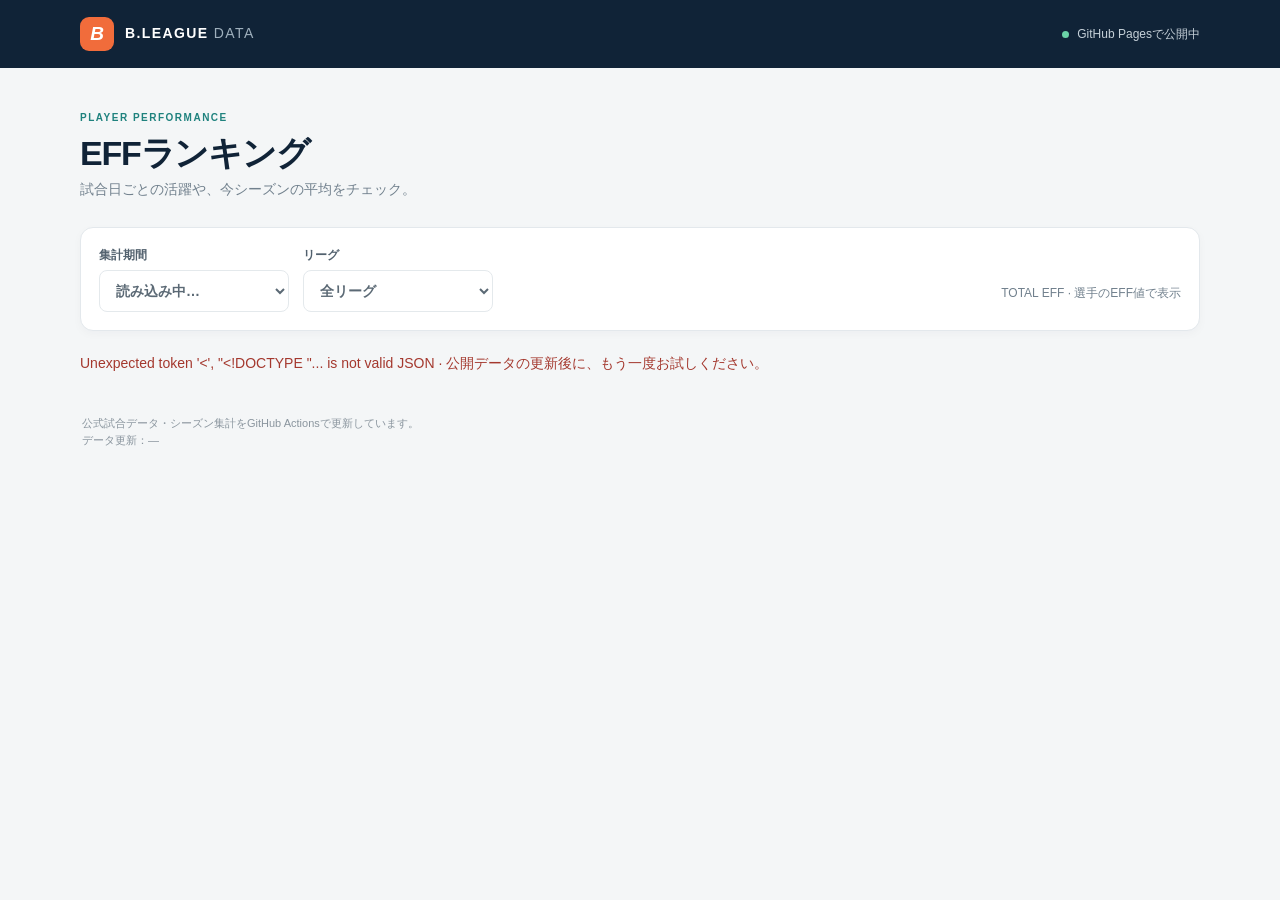
==== eff_app/static/index.html @ ee8b6997 "B.LEAGUE EFFビューアーを追加" ====
<!doctype html>
<html lang="ja">
<head>
  <meta charset="utf-8">
  <meta name="viewport" content="width=device-width, initial-scale=1">
  <meta name="theme-color" content="#102337">
  <title>B.LEAGUE EFFランキング</title>
  <link rel="stylesheet" href="./styles.css">
</head>
<body>
  <header class="topbar">
    <a class="brand" href="./" aria-label="B.LEAGUE EFFランキング ホーム">
      <span class="brand-mark" aria-hidden="true">B</span>
      <span class="brand-name">B.LEAGUE <span>DATA</span></span>
    </a>
    <span class="local-label"><span class="local-dot" aria-hidden="true"></span>GitHub Pagesで公開中</span>
  </header>

  <main class="page-shell">
    <section class="intro">
      <p class="eyebrow">PLAYER PERFORMANCE</p>
      <h1>EFFランキング</h1>
      <p class="intro-copy">試合日ごとの活躍や、今シーズンの平均をチェック。</p>
    </section>

    <section class="filters" aria-label="ランキング条件">
      <label class="field">
        <span>集計期間</span>
        <select id="date-select" disabled><option>読み込み中…</option></select>
      </label>
      <label class="field">
        <span>リーグ</span>
        <select id="league-select" disabled><option value="all">全リーグ</option></select>
      </label>
      <div class="filter-note">TOTAL EFF · 選手のEFF値で表示</div>
    </section>

    <div id="status" class="status" role="status" aria-live="polite">データを読み込んでいます…</div>
    <p id="today-scope-note" class="position-note today-scope-note" hidden>本日対象は、今日の対戦チームのうち今季出場記録がある選手です（公式ロスターではありません）。</p>

    <section id="results" hidden>
      <div class="summary-line">
        <div id="selected-caption" class="selected-caption"></div>
        <div id="game-count" class="game-count"></div>
      </div>

      <section id="prediction-block" class="section-block prediction-block" aria-labelledby="prediction-heading" hidden>
        <div class="section-heading">
          <div>
            <p class="eyebrow">PREGAME PICK · RESULT</p>
            <h2 id="prediction-heading">ベスト5と結果</h2>
          </div>
          <div id="prediction-total" class="lineup-total"></div>
        </div>
        <p class="lineup-description">試合前までのシーズン平均EFFで選び、当日のEFF・勝敗・スコアを並べています。</p>
        <div id="prediction-grid" class="lineup-grid"></div>
        <div id="prediction-empty" class="empty-state" hidden>この日より前の出場記録だけでは、5つのポジションを埋められません。</div>
      </section>

      <section class="section-block lineup-block" aria-labelledby="lineup-heading">
        <div class="section-heading">
          <div>
            <p class="eyebrow">BEST FIVE · RAW EFF</p>
            <h2 id="lineup-heading">EFF合計が最大になる5人</h2>
          </div>
          <div id="lineup-total" class="lineup-total"></div>
        </div>
        <p class="lineup-description">ポジションを兼ねる選手も考慮し、同じ選手を重複させずに配置しています。</p>
        <div id="lineup-grid" class="lineup-grid"></div>
        <div id="lineup-empty" class="empty-state" hidden>5つのポジションすべてを埋められる選手がいません。</div>
      </section>

      <details id="matchups-block" class="section-block matchups-block" hidden>
        <summary id="matchups-heading">本日の全対戦と今季成績を見る</summary>
        <div id="matchups-grid" class="matchups-grid"></div>
      </details>

      <section class="section-block" aria-labelledby="overall-heading">
        <div class="section-heading">
          <div>
            <p class="eyebrow">TOP PERFORMERS</p>
            <h2 id="overall-heading">全体トップ10</h2>
          </div>
          <span class="section-unit"><a id="official-season-link" class="official-season-link" href="https://www.bleague.jp/stats/?year=2026&amp;tab=1&amp;target=player-b1&amp;value=EFFPG&amp;o=desc&amp;e=2&amp;dt=avg" target="_blank" rel="noopener noreferrer">公式平均EFF ↗</a></span>
        </div>
        <div class="overall-table-wrap">
          <table class="overall-table">
            <thead><tr><th>順位</th><th>選手</th><th id="team-context-heading">チーム・対戦</th><th class="mobile-detail">ポジション</th><th class="numeric">EFF</th><th class="numeric">得点</th><th class="numeric">リバウンド</th><th class="numeric">アシスト</th><th class="numeric mobile-hide">出場時間</th><th id="games-played-heading" class="numeric mobile-hide games-played-column">出場試合</th></tr></thead>
            <tbody id="overall-body"></tbody>
          </table>
        </div>
        <div id="overall-empty" class="empty-state" hidden>この条件の選手データはありません。</div>
        <p id="season-average-note" class="position-note" hidden>シーズン平均EFF・得点・リバウンド・アシスト・出場時間は、公式のシーズン合計を出場試合数で割っています。公式集計更新日：<span id="official-updated-at">—</span></p>
      </section>

      <section class="section-block positions-block" aria-labelledby="positions-heading">
        <div class="section-heading">
          <div>
            <p class="eyebrow">POSITION LEADERS</p>
            <h2 id="positions-heading">ポジション別トップ5</h2>
          </div>
        </div>
        <div id="position-grid" class="position-grid"></div>
        <p class="position-note">ポジション未登録の選手は全体ランキングに含み、ポジション別には表示していません。</p>
      </section>
    </section>

    <footer class="footer">公式試合データ・シーズン集計をGitHub Actionsで更新しています。<br>データ更新：<span id="data-updated-at">—</span></footer>
  </main>
  <script src="./app.js" defer></script>
</body>
</html>
---- eff_app/static/styles.css ----
:root {
  color-scheme: light;
  --navy: #102337;
  --navy-soft: #1b3850;
  --ink: #172b3b;
  --muted: #71808d;
  --line: #e3e8ec;
  --surface: #ffffff;
  --canvas: #f4f6f7;
  --accent: #f16c3b;
  --accent-soft: #fff0e9;
  --teal: #1f827e;
}

* { box-sizing: border-box; }
body {
  margin: 0;
  background: var(--canvas);
  color: var(--ink);
  font-family: -apple-system, BlinkMacSystemFont, "Hiragino Kaku Gothic ProN", "Yu Gothic", Meiryo, sans-serif;
  font-size: 15px;
  line-height: 1.55;
}
.topbar {
  height: 68px;
  display: flex;
  align-items: center;
  justify-content: space-between;
  padding: 0 max(24px, calc((100vw - 1120px) / 2));
  color: #fff;
  background: var(--navy);
}
.brand { display: inline-flex; align-items: center; gap: 11px; color: inherit; text-decoration: none; }
.brand-mark {
  display: grid;
  width: 34px;
  height: 34px;
  place-items: center;
  border-radius: 9px;
  background: var(--accent);
  font-size: 19px;
  font-weight: 800;
  font-style: italic;
}
.brand-name { font-size: 14px; font-weight: 750; letter-spacing: .1em; }
.brand-name span { color: #9fb0bd; font-weight: 500; }
.local-label { display: inline-flex; align-items: center; gap: 8px; color: #c5d0d8; font-size: 12px; }
.local-dot { width: 7px; height: 7px; border-radius: 50%; background: #6ad3a7; }
.page-shell { width: min(1120px, calc(100% - 48px)); margin: 0 auto; padding: 42px 0 28px; }
.intro { margin-bottom: 26px; }
.eyebrow { margin: 0 0 6px; color: var(--teal); font-size: 10px; font-weight: 750; letter-spacing: .15em; }
h1, h2, p { margin-top: 0; }
h1 { margin-bottom: 5px; color: var(--navy); font-size: clamp(27px, 4vw, 34px); letter-spacing: -.035em; line-height: 1.25; }
.intro-copy { margin: 0; color: var(--muted); font-size: 14px; }
.filters {
  display: flex;
  align-items: end;
  gap: 14px;
  flex-wrap: wrap;
  padding: 18px;
  border: 1px solid var(--line);
  border-radius: 13px;
  background: var(--surface);
  box-shadow: 0 3px 10px rgb(16 35 55 / 3%);
}
.field { display: grid; gap: 6px; min-width: 190px; color: #52616e; font-size: 12px; font-weight: 650; }
.field select {
  min-width: 190px;
  height: 42px;
  padding: 0 38px 0 12px;
  appearance: auto;
  border: 1px solid #d9e0e5;
  border-radius: 8px;
  background-color: #fff;
  color: var(--ink);
  font: inherit;
  font-size: 14px;
}
.field select:focus-visible { outline: 3px solid rgb(31 130 126 / 24%); border-color: var(--teal); }
.filter-note { margin: 0 0 10px auto; color: var(--muted); font-size: 12px; }
.status { margin: 22px 0; color: var(--muted); font-size: 14px; }
.status.error { color: #a4382e; }
.today-scope-note { margin: 10px 0 0; }
.matchups-block { border-top: 3px solid var(--teal); }
.matchups-grid { display: grid; grid-template-columns: repeat(2, minmax(0, 1fr)); gap: 10px; }
.matchup-card { padding: 14px 16px; border: 1px solid var(--line); border-radius: 10px; background: #fbfcfc; }
.matchup-league { margin-bottom: 9px; color: var(--teal); font-size: 11px; font-weight: 750; }
.matchup-teams { display: grid; grid-template-columns: minmax(0, 1fr) auto minmax(0, 1fr); align-items: center; gap: 10px; }
.matchup-team { display: grid; gap: 2px; min-width: 0; }
.matchup-side { color: var(--muted); font-size: 9px; font-weight: 700; letter-spacing: .08em; }
.matchup-name { overflow-wrap: anywhere; font-size: 13px; }
.matchup-record { color: var(--muted); font-size: 12px; }
.matchup-vs { color: var(--muted); font-size: 10px; font-weight: 800; }
.summary-line { display: flex; align-items: center; justify-content: space-between; gap: 12px; margin: 24px 2px 12px; }
.selected-caption { color: var(--navy); font-size: 14px; font-weight: 700; }
.game-count { color: var(--muted); font-size: 12px; }
.section-block {
  margin-top: 14px;
  padding: 22px 24px 20px;
  border: 1px solid var(--line);
  border-radius: 13px;
  background: var(--surface);
  box-shadow: 0 3px 10px rgb(16 35 55 / 3%);
}
.section-heading { display: flex; align-items: end; justify-content: space-between; gap: 12px; margin-bottom: 13px; }
.section-heading .eyebrow { margin-bottom: 2px; }
h2 { margin: 0; color: var(--navy); font-size: 19px; letter-spacing: -.02em; }
.section-unit { color: var(--muted); font-size: 11px; font-weight: 650; letter-spacing: .08em; }
.official-season-link { color: var(--teal); text-decoration: none; }
.official-season-link:hover { text-decoration: underline; }
.overall-table-wrap { overflow-x: auto; }
.overall-table { width: 100%; border-collapse: collapse; font-size: 13px; }
.overall-table th, .overall-table td { padding: 11px 9px; border-bottom: 1px solid #edf0f2; text-align: left; white-space: nowrap; }
.daily-mode .overall-table .games-played-column { display: none; }
.overall-table th { color: #7a8792; font-size: 11px; font-weight: 650; }
.overall-table tbody tr:last-child td { border-bottom: 0; }
.overall-table td:first-child { width: 48px; color: #75828d; font-variant-numeric: tabular-nums; }
.overall-table tbody tr:nth-child(-n+3) td:first-child { color: var(--accent); font-weight: 800; }
.overall-table td.player-cell { color: var(--navy); font-weight: 700; }
.overall-table td.team-cell { width: 220px; max-width: 220px; white-space: normal; }
.team-context { display: grid; width: fit-content; max-width: 100%; grid-template-columns: minmax(0, 1fr) auto; align-items: baseline; gap: 1px 6px; min-width: 0; }
.team-context-name { grid-column: 1; overflow: hidden; color: var(--navy); font-size: 11px; font-weight: 650; text-overflow: ellipsis; white-space: nowrap; }
.team-context-record { grid-column: 2; color: var(--muted); font-size: 10px; font-weight: 650; white-space: nowrap; }
.team-context-matchup { grid-column: 1 / -1; display: flex; align-items: baseline; justify-content: space-between; gap: 12px; min-width: 0; }
.team-context-opponent { flex: 1 1 auto; min-width: 0; overflow: hidden; color: var(--teal); font-size: 10px; font-weight: 650; text-overflow: ellipsis; white-space: nowrap; }
.team-context-outcome { flex: 0 0 auto; color: var(--accent); font-size: 10px; font-weight: 750; font-variant-numeric: tabular-nums; white-space: nowrap; }
.ranking-team-context { display: grid; width: fit-content; max-width: 100%; grid-template-columns: minmax(0, 1fr); gap: 1px; min-width: 0; }
.ranking-team-line, .ranking-matchup-line { display: flex; align-items: baseline; justify-content: space-between; gap: 7px; min-width: 0; }
.ranking-team-name { flex: 1 1 auto; min-width: 0; overflow: hidden; color: var(--navy); font-size: 11px; font-weight: 650; text-overflow: ellipsis; white-space: nowrap; }
.ranking-team-record { flex: 0 0 auto; color: var(--muted); font-size: 10px; font-weight: 650; white-space: nowrap; }
.ranking-opponent { flex: 1 1 auto; min-width: 0; overflow: hidden; color: var(--teal); font-size: 10px; font-weight: 650; text-overflow: ellipsis; white-space: nowrap; }
.ranking-outcome { flex: 0 0 auto; margin-left: 12px; color: var(--accent); font-size: 10px; font-weight: 750; font-variant-numeric: tabular-nums; white-space: nowrap; }
.team-result-mark { font-weight: 850; }
.team-result-mark.win { color: #16845c; }
.team-result-mark.loss { color: #d4543c; }
.player-mobile-meta { display: none; }
.matchup-score { color: var(--accent); font-size: 12px; font-weight: 750; font-variant-numeric: tabular-nums; }
.numeric { text-align: right !important; font-variant-numeric: tabular-nums; }
.eff-value { color: var(--navy); font-size: 15px; font-weight: 800; }
.lineup-block { border-top: 3px solid var(--accent); }
.prediction-block { border-top: 3px solid var(--teal); }
.prediction-total-value { display: flex; align-items: baseline; justify-content: flex-end; gap: 8px; }
.prediction-total-value strong { color: var(--teal); font-size: 22px; line-height: 1.1; font-variant-numeric: tabular-nums; }
.prediction-total-value span { color: var(--muted); font-size: 11px; font-weight: 650; }
.prediction-block .lineup-total { max-width: 100%; white-space: normal; }
.prediction-actual { display: block; margin-top: 5px; color: var(--accent); font-size: 12px; font-weight: 750; font-variant-numeric: tabular-nums; }
.lineup-block .section-heading { align-items: center; }
.lineup-total { color: var(--navy); font-size: 13px; font-weight: 700; text-align: right; white-space: nowrap; }
.lineup-total strong { display: block; color: var(--accent); font-size: 27px; line-height: 1.1; font-variant-numeric: tabular-nums; }
.lineup-description { margin: -3px 0 14px; color: var(--muted); font-size: 12px; }
.lineup-grid { display: grid; grid-template-columns: repeat(5, minmax(0, 1fr)); gap: 9px; }
.lineup-slot { min-width: 0; padding: 13px 11px; border-radius: 9px; background: #f5f7f8; }
.lineup-slot .team-context-name { overflow-wrap: anywhere; font-size: 11px; font-weight: 650; white-space: normal; }
.lineup-slot .team-context-record, .lineup-slot .team-context-opponent, .lineup-slot .team-context-outcome { font-size: 10px; }
.lineup-role { margin-bottom: 8px; color: var(--teal); font-size: 11px; font-weight: 800; letter-spacing: .1em; }
.lineup-player { display: block; overflow: hidden; color: var(--navy); font-size: 14px; font-weight: 800; text-overflow: ellipsis; white-space: nowrap; }
.lineup-team { display: block; overflow: hidden; margin-top: 3px; color: var(--muted); font-size: 10px; text-overflow: ellipsis; white-space: nowrap; }
.lineup-eff { display: block; margin-top: 2px; color: var(--navy); font-size: 16px; font-weight: 850; font-variant-numeric: tabular-nums; }
.position-grid { display: grid; grid-template-columns: repeat(2, minmax(0, 1fr)); gap: 12px; }
.position-card { overflow: hidden; border: 1px solid #e7ecef; border-radius: 10px; background: #fff; }
.position-card h3 { display: flex; align-items: center; justify-content: space-between; margin: 0; padding: 12px 14px; border-bottom: 1px solid #edf0f2; color: var(--navy); font-size: 14px; }
.position-card h3 span { color: var(--muted); font-size: 10px; font-weight: 600; letter-spacing: .08em; }
.position-list { margin: 0; padding: 0; list-style: none; }
.position-row { display: grid; grid-template-columns: 24px minmax(0, 1fr) auto; align-items: center; gap: 9px; padding: 9px 13px; border-bottom: 1px solid #f0f2f4; }
.position-row:last-child { border-bottom: 0; }
.position-rank { color: #8b969f; font-size: 11px; font-variant-numeric: tabular-nums; }
.position-player { min-width: 0; }
.position-player strong { display: block; overflow: hidden; color: var(--ink); font-size: 13px; font-weight: 750; text-overflow: ellipsis; white-space: nowrap; }
.position-player .team-context-name { font-size: 10px; }
.position-player .team-context-record, .position-player .team-context-opponent, .position-player .team-context-outcome { font-size: 9px; }
.position-eff { color: var(--navy); font-size: 13px; font-weight: 800; font-variant-numeric: tabular-nums; }
.position-note { margin: 14px 0 0; color: var(--muted); font-size: 11px; }
.empty-state { padding: 20px 10px; color: var(--muted); text-align: center; }
.footer { padding: 18px 2px 0; color: #8a959e; font-size: 11px; }
.matchups-block { padding: 13px 18px; }
.matchups-block summary { color: var(--teal); font-size: 12px; font-weight: 700; cursor: pointer; }
.matchups-block[open] summary { margin-bottom: 13px; }
.matchups-block .matchups-grid { margin-top: 12px; }
.matchups-block[open] .matchups-grid { margin-top: 0; }

@media (max-width: 760px) {
  .topbar { height: 60px; padding: 0 18px; }
  .page-shell { width: min(100% - 32px, 560px); padding-top: 30px; }
  .section-block { padding: 17px 15px; }
  .overall-table { width: 100%; min-width: 0; table-layout: fixed; font-size: 11px; }
  .overall-table th, .overall-table td { padding: 8px 4px; white-space: normal; }
  .overall-table .mobile-detail, .overall-table .mobile-hide { display: none; }
  .overall-table th:nth-child(1), .overall-table td:nth-child(1) { width: 24px; }
  .overall-table th:nth-child(2), .overall-table td:nth-child(2) { width: 74px; }
  .overall-table th:nth-child(3), .overall-table td:nth-child(3) { width: 112px; }
  .overall-table td.player-cell { overflow-wrap: anywhere; }
  .overall-table td.player-cell strong { display: block; font-size: 10px; line-height: 1.3; }
  .overall-table td.player-cell .player-mobile-meta { display: block; color: var(--muted); font-size: 9px; font-weight: 500; }
  .team-context-record { font-size: 9px; }
  .team-context-opponent, .team-context-outcome, .ranking-opponent, .ranking-outcome { font-size: 9px; }
  .ranking-team-record { font-size: 9px; }
  .overall-table th:nth-child(n+4):nth-child(-n+9), .overall-table td:nth-child(n+4):nth-child(-n+9) { text-align: right; }
  .matchups-grid { grid-template-columns: 1fr; }
  .lineup-grid { grid-template-columns: repeat(3, minmax(0, 1fr)); }
  .position-grid { grid-template-columns: 1fr; }
  .filter-note { width: 100%; margin: 0; }
}
@media (max-width: 430px) {
  .page-shell { width: calc(100% - 24px); }
  .local-label { font-size: 0; gap: 0; }
  .local-dot { width: 8px; height: 8px; }
  .filters { padding: 14px; }
  .field, .field select { width: 100%; min-width: 0; }
  .summary-line { align-items: start; flex-direction: column; gap: 2px; }
  .lineup-grid { grid-template-columns: repeat(2, minmax(0, 1fr)); }
  .section-heading { align-items: start; }
  .prediction-total { font-size: 11px; }
  .prediction-total-value { display: block; }
  .prediction-total-value strong { display: inline; font-size: 18px; }
  .prediction-total-value span { display: block; }
  .overall-table th:nth-child(1), .overall-table td:nth-child(1) { width: 20px; }
  .overall-table th:nth-child(2), .overall-table td:nth-child(2) { width: 64px; }
  .overall-table th:nth-child(3), .overall-table td:nth-child(3) { width: 84px; }
  .overall-table th:nth-child(n+4):nth-child(-n+9), .overall-table td:nth-child(n+4):nth-child(-n+9) { padding-left: 2px; padding-right: 2px; font-size: 9px; }
  .overall-table th:nth-child(n+6):nth-child(-n+9), .overall-table td:nth-child(n+6):nth-child(-n+9) { width: 31px; }
}
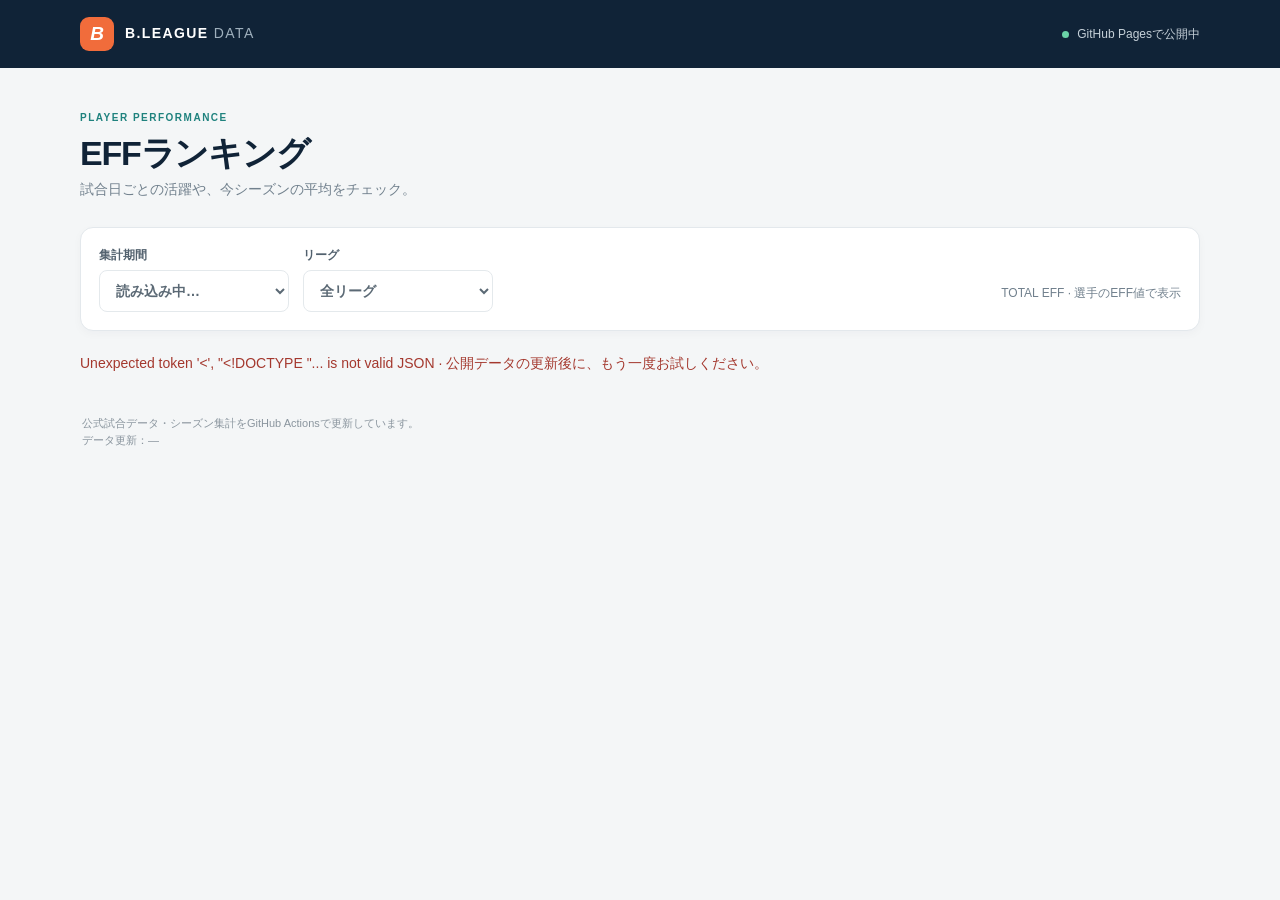
==== commit 1d035d42: "EFFの算出基準を表示" ====
--- a/eff_app/static/index.html
+++ b/eff_app/static/index.html
@@ -52,7 +52,7 @@
           </div>
           <div id="prediction-total" class="lineup-total"></div>
         </div>
-        <p class="lineup-description">試合前までのシーズン平均EFFで選び、当日のEFF・勝敗・スコアを並べています。</p>
+        <p id="prediction-description" class="lineup-description">試合前までの各試合スタッツからEFFを算出して選び、当日の実績と比較しています。</p>
         <div id="prediction-grid" class="lineup-grid"></div>
         <div id="prediction-empty" class="empty-state" hidden>この日より前の出場記録だけでは、5つのポジションを埋められません。</div>
       </section>
@@ -65,7 +65,7 @@
           </div>
           <div id="lineup-total" class="lineup-total"></div>
         </div>
-        <p class="lineup-description">ポジションを兼ねる選手も考慮し、同じ選手を重複させずに配置しています。</p>
+        <p id="lineup-description" class="lineup-description">ポジションを兼ねる選手も考慮し、同じ選手を重複させずに配置しています。</p>
         <div id="lineup-grid" class="lineup-grid"></div>
         <div id="lineup-empty" class="empty-state" hidden>5つのポジションすべてを埋められる選手がいません。</div>
       </section>
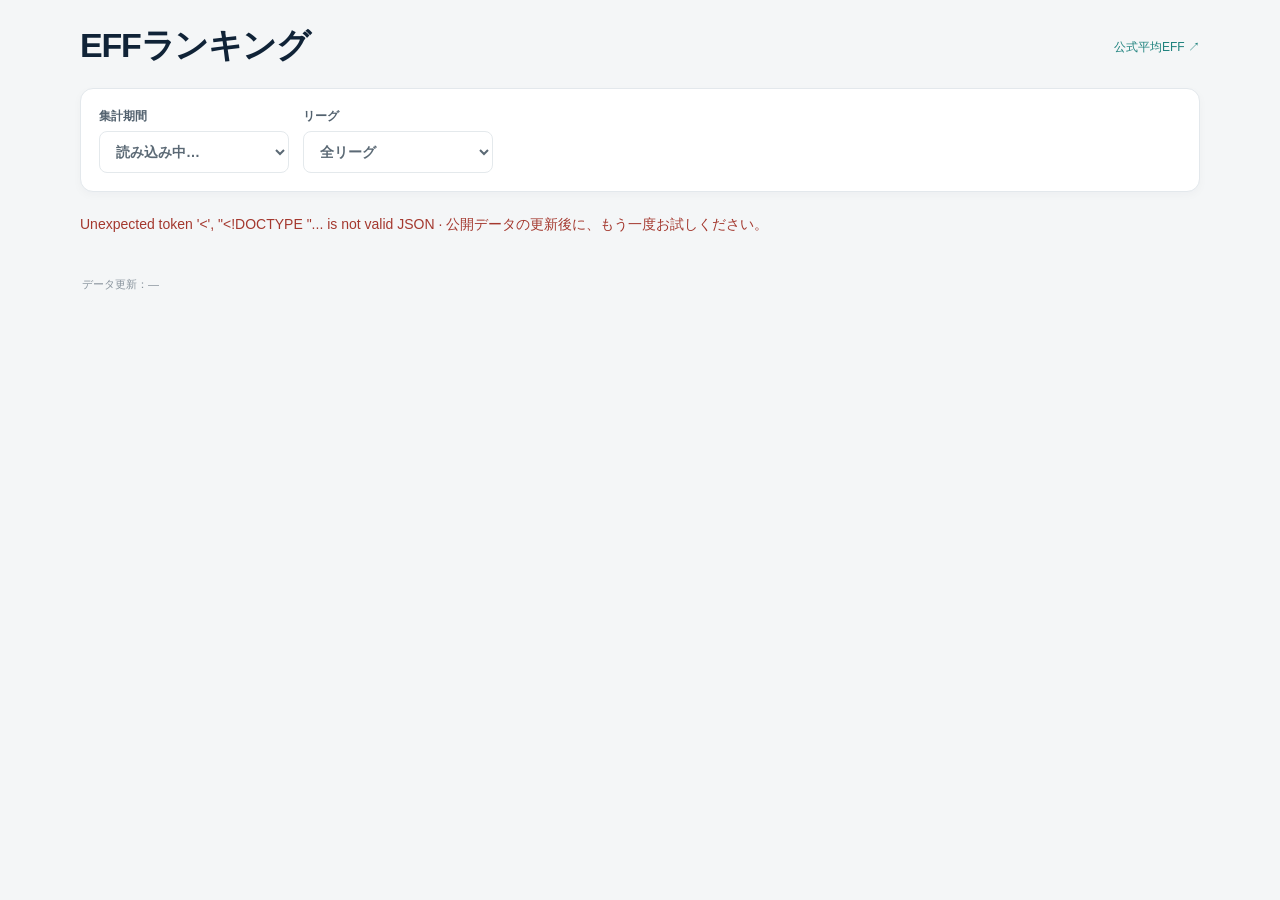
==== commit e6d3c51f: "表示を整理しボーナス込みのスコアベスト5を追加" ====
--- a/eff_app/static/index.html
+++ b/eff_app/static/index.html
@@ -8,19 +8,10 @@
   <link rel="stylesheet" href="./styles.css">
 </head>
 <body>
-  <header class="topbar">
-    <a class="brand" href="./" aria-label="B.LEAGUE EFFランキング ホーム">
-      <span class="brand-mark" aria-hidden="true">B</span>
-      <span class="brand-name">B.LEAGUE <span>DATA</span></span>
-    </a>
-    <span class="local-label"><span class="local-dot" aria-hidden="true"></span>GitHub Pagesで公開中</span>
-  </header>
-
   <main class="page-shell">
     <section class="intro">
-      <p class="eyebrow">PLAYER PERFORMANCE</p>
       <h1>EFFランキング</h1>
-      <p class="intro-copy">試合日ごとの活躍や、今シーズンの平均をチェック。</p>
+      <a id="official-season-link" class="official-season-link" href="https://www.bleague.jp/stats/?year=2026&amp;tab=1&amp;target=player-b1&amp;value=EFFPG&amp;o=desc&amp;e=2&amp;dt=avg" target="_blank" rel="noopener noreferrer">公式平均EFF ↗</a>
     </section>
 
     <section class="filters" aria-label="ランキング条件">
@@ -32,7 +23,6 @@
         <span>リーグ</span>
         <select id="league-select" disabled><option value="all">全リーグ</option></select>
       </label>
-      <div class="filter-note">TOTAL EFF · 選手のEFF値で表示</div>
     </section>
 
     <div id="status" class="status" role="status" aria-live="polite">データを読み込んでいます…</div>
@@ -44,15 +34,16 @@
         <div id="game-count" class="game-count"></div>
       </div>
 
+      <section class="eff-group section-block" aria-labelledby="eff-heading">
+        <h2 id="eff-heading">EFFベスト5</h2>
       <section id="prediction-block" class="section-block prediction-block" aria-labelledby="prediction-heading" hidden>
         <div class="section-heading">
           <div>
-            <p class="eyebrow">PREGAME PICK · RESULT</p>
-            <h2 id="prediction-heading">ベスト5と結果</h2>
+            <h3 id="prediction-heading">予測と実績</h3>
           </div>
           <div id="prediction-total" class="lineup-total"></div>
         </div>
-        <p id="prediction-description" class="lineup-description">試合前までの各試合スタッツからEFFを算出して選び、当日の実績と比較しています。</p>
+        <p id="prediction-description" class="lineup-description">試合前までの平均EFFで選んだ5人と、当日の実績。</p>
         <div id="prediction-grid" class="lineup-grid"></div>
         <div id="prediction-empty" class="empty-state" hidden>この日より前の出場記録だけでは、5つのポジションを埋められません。</div>
       </section>
@@ -60,14 +51,27 @@
       <section class="section-block lineup-block" aria-labelledby="lineup-heading">
         <div class="section-heading">
           <div>
-            <p class="eyebrow">BEST FIVE · RAW EFF</p>
-            <h2 id="lineup-heading">EFF合計が最大になる5人</h2>
+            <h3 id="lineup-heading">当日のベスト5</h3>
           </div>
           <div id="lineup-total" class="lineup-total"></div>
         </div>
-        <p id="lineup-description" class="lineup-description">ポジションを兼ねる選手も考慮し、同じ選手を重複させずに配置しています。</p>
+        <p id="lineup-description" class="lineup-description">当日のEFF合計が最大になる5人。</p>
         <div id="lineup-grid" class="lineup-grid"></div>
         <div id="lineup-empty" class="empty-state" hidden>5つのポジションすべてを埋められる選手がいません。</div>
+      </section>
+
+      </section>
+
+      <section id="score-block" class="section-block score-block" aria-labelledby="score-heading" hidden>
+        <div class="section-heading">
+          <h2 id="score-heading">スコアベスト5</h2>
+          <div id="score-total" class="lineup-total"></div>
+        </div>
+        <h3 class="score-subheading">当日のベスト5</h3>
+        <p class="lineup-description">EFFに勝利ボーナス・同チームボーナスを加えて選出。</p>
+        <p id="score-breakdown" class="score-breakdown"></p>
+        <div id="score-grid" class="lineup-grid"></div>
+        <div id="score-empty" class="empty-state" hidden>5つのポジションすべてを埋められる選手がいません。</div>
       </section>
 
       <details id="matchups-block" class="section-block matchups-block" hidden>
@@ -78,10 +82,8 @@
       <section class="section-block" aria-labelledby="overall-heading">
         <div class="section-heading">
           <div>
-            <p class="eyebrow">TOP PERFORMERS</p>
             <h2 id="overall-heading">全体トップ10</h2>
           </div>
-          <span class="section-unit"><a id="official-season-link" class="official-season-link" href="https://www.bleague.jp/stats/?year=2026&amp;tab=1&amp;target=player-b1&amp;value=EFFPG&amp;o=desc&amp;e=2&amp;dt=avg" target="_blank" rel="noopener noreferrer">公式平均EFF ↗</a></span>
         </div>
         <div class="overall-table-wrap">
           <table class="overall-table">
@@ -96,7 +98,6 @@
       <section class="section-block positions-block" aria-labelledby="positions-heading">
         <div class="section-heading">
           <div>
-            <p class="eyebrow">POSITION LEADERS</p>
             <h2 id="positions-heading">ポジション別トップ5</h2>
           </div>
         </div>
@@ -105,7 +106,7 @@
       </section>
     </section>
 
-    <footer class="footer">公式試合データ・シーズン集計をGitHub Actionsで更新しています。<br>データ更新：<span id="data-updated-at">—</span></footer>
+    <footer class="footer">データ更新：<span id="data-updated-at">—</span></footer>
   </main>
   <script src="./app.js" defer></script>
 </body>
--- a/eff_app/static/styles.css
+++ b/eff_app/static/styles.css
@@ -21,37 +21,10 @@
   font-size: 15px;
   line-height: 1.55;
 }
-.topbar {
-  height: 68px;
-  display: flex;
-  align-items: center;
-  justify-content: space-between;
-  padding: 0 max(24px, calc((100vw - 1120px) / 2));
-  color: #fff;
-  background: var(--navy);
-}
-.brand { display: inline-flex; align-items: center; gap: 11px; color: inherit; text-decoration: none; }
-.brand-mark {
-  display: grid;
-  width: 34px;
-  height: 34px;
-  place-items: center;
-  border-radius: 9px;
-  background: var(--accent);
-  font-size: 19px;
-  font-weight: 800;
-  font-style: italic;
-}
-.brand-name { font-size: 14px; font-weight: 750; letter-spacing: .1em; }
-.brand-name span { color: #9fb0bd; font-weight: 500; }
-.local-label { display: inline-flex; align-items: center; gap: 8px; color: #c5d0d8; font-size: 12px; }
-.local-dot { width: 7px; height: 7px; border-radius: 50%; background: #6ad3a7; }
-.page-shell { width: min(1120px, calc(100% - 48px)); margin: 0 auto; padding: 42px 0 28px; }
-.intro { margin-bottom: 26px; }
-.eyebrow { margin: 0 0 6px; color: var(--teal); font-size: 10px; font-weight: 750; letter-spacing: .15em; }
+.page-shell { width: min(1120px, calc(100% - 48px)); margin: 0 auto; padding: 24px 0 24px; }
+.intro { display: flex; align-items: center; justify-content: space-between; gap: 12px; flex-wrap: wrap; margin-bottom: 16px; }
 h1, h2, p { margin-top: 0; }
 h1 { margin-bottom: 5px; color: var(--navy); font-size: clamp(27px, 4vw, 34px); letter-spacing: -.035em; line-height: 1.25; }
-.intro-copy { margin: 0; color: var(--muted); font-size: 14px; }
 .filters {
   display: flex;
   align-items: end;
@@ -77,7 +50,6 @@
   font-size: 14px;
 }
 .field select:focus-visible { outline: 3px solid rgb(31 130 126 / 24%); border-color: var(--teal); }
-.filter-note { margin: 0 0 10px auto; color: var(--muted); font-size: 12px; }
 .status { margin: 22px 0; color: var(--muted); font-size: 14px; }
 .status.error { color: #a4382e; }
 .today-scope-note { margin: 10px 0 0; }
@@ -103,9 +75,7 @@
   box-shadow: 0 3px 10px rgb(16 35 55 / 3%);
 }
 .section-heading { display: flex; align-items: end; justify-content: space-between; gap: 12px; margin-bottom: 13px; }
-.section-heading .eyebrow { margin-bottom: 2px; }
 h2 { margin: 0; color: var(--navy); font-size: 19px; letter-spacing: -.02em; }
-.section-unit { color: var(--muted); font-size: 11px; font-weight: 650; letter-spacing: .08em; }
 .official-season-link { color: var(--teal); text-decoration: none; }
 .official-season-link:hover { text-decoration: underline; }
 .overall-table-wrap { overflow-x: auto; }
@@ -179,8 +149,7 @@
 .matchups-block[open] .matchups-grid { margin-top: 0; }
 
 @media (max-width: 760px) {
-  .topbar { height: 60px; padding: 0 18px; }
-  .page-shell { width: min(100% - 32px, 560px); padding-top: 30px; }
+  .page-shell { width: min(100% - 32px, 560px); padding-top: 18px; }
   .section-block { padding: 17px 15px; }
   .overall-table { width: 100%; min-width: 0; table-layout: fixed; font-size: 11px; }
   .overall-table th, .overall-table td { padding: 8px 4px; white-space: normal; }
@@ -198,12 +167,9 @@
   .matchups-grid { grid-template-columns: 1fr; }
   .lineup-grid { grid-template-columns: repeat(3, minmax(0, 1fr)); }
   .position-grid { grid-template-columns: 1fr; }
-  .filter-note { width: 100%; margin: 0; }
 }
 @media (max-width: 430px) {
   .page-shell { width: calc(100% - 24px); }
-  .local-label { font-size: 0; gap: 0; }
-  .local-dot { width: 8px; height: 8px; }
   .filters { padding: 14px; }
   .field, .field select { width: 100%; min-width: 0; }
   .summary-line { align-items: start; flex-direction: column; gap: 2px; }
@@ -219,3 +185,17 @@
   .overall-table th:nth-child(n+4):nth-child(-n+9), .overall-table td:nth-child(n+4):nth-child(-n+9) { padding-left: 2px; padding-right: 2px; font-size: 9px; }
   .overall-table th:nth-child(n+6):nth-child(-n+9), .overall-table td:nth-child(n+6):nth-child(-n+9) { width: 31px; }
 }
+
+/* Keep both EFF views together while preserving the position ranking layout. */
+.eff-group { padding: 18px 20px; }
+.eff-group > h2 { margin-bottom: 12px; }
+.eff-group > .section-block { margin-top: 12px; padding: 14px 0 0; border: 0; border-top: 1px solid var(--line); border-radius: 0; box-shadow: none; }
+.eff-group h3 { margin: 0; color: var(--navy); font-size: 16px; }
+.intro .official-season-link { font-size: 12px; white-space: nowrap; }
+@media (max-width: 760px) {
+  .eff-group { padding: 16px 15px; }
+}
+
+.score-block { border-top: 3px solid var(--teal); }
+.score-subheading { margin: 0 0 8px; color: var(--navy); font-size: 16px; }
+.score-breakdown { margin: 0 0 14px; color: var(--muted); font-size: 12px; overflow-wrap: anywhere; }
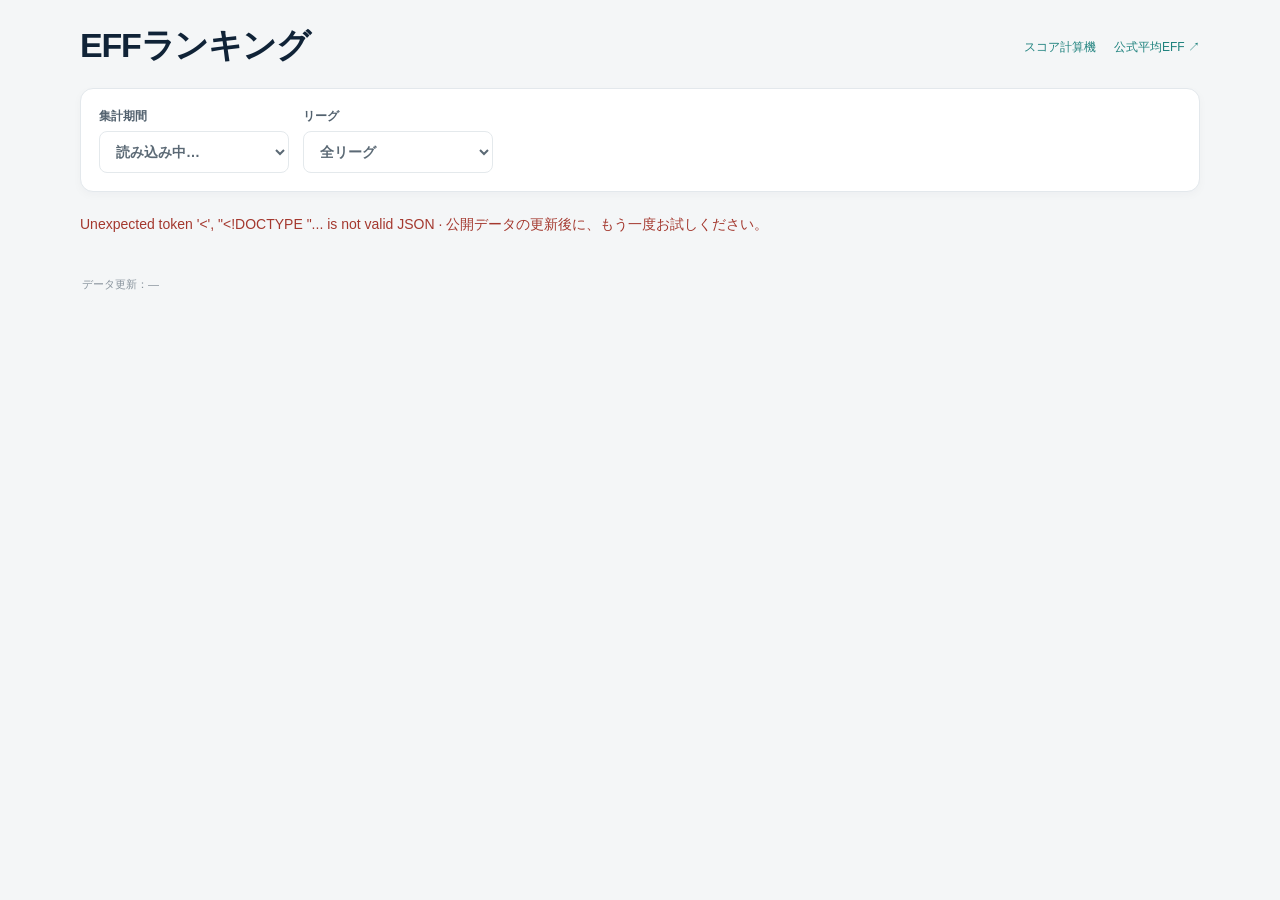
==== commit b92554b4: "レアリティと各ボーナスを試せるスコア計算機を追加" ====
--- a/eff_app/static/index.html
+++ b/eff_app/static/index.html
@@ -11,7 +11,8 @@
   <main class="page-shell">
     <section class="intro">
       <h1>EFFランキング</h1>
-      <a id="official-season-link" class="official-season-link" href="https://www.bleague.jp/stats/?year=2026&amp;tab=1&amp;target=player-b1&amp;value=EFFPG&amp;o=desc&amp;e=2&amp;dt=avg" target="_blank" rel="noopener noreferrer">公式平均EFF ↗</a>
+      <nav class="intro-links" aria-label="関連ページ"><a class="official-season-link" href="./calculator.html">スコア計算機</a>
+      <a id="official-season-link" class="official-season-link" href="https://www.bleague.jp/stats/?year=2026&amp;tab=1&amp;target=player-b1&amp;value=EFFPG&amp;o=desc&amp;e=2&amp;dt=avg" target="_blank" rel="noopener noreferrer">公式平均EFF ↗</a></nav>
     </section>
 
     <section class="filters" aria-label="ランキング条件">
--- a/eff_app/static/styles.css
+++ b/eff_app/static/styles.css
@@ -199,3 +199,30 @@
 .score-block { border-top: 3px solid var(--teal); }
 .score-subheading { margin: 0 0 8px; color: var(--navy); font-size: 16px; }
 .score-breakdown { margin: 0 0 14px; color: var(--muted); font-size: 12px; overflow-wrap: anywhere; }
+
+.intro-links { display: flex; flex-wrap: wrap; align-items: center; gap: 18px; }
+.calculator-intro { color: var(--muted); font-size: 13px; }
+.calculator-options { display: flex; flex-wrap: wrap; gap: 12px 18px; align-items: center; margin-bottom: 14px; font-size: 13px; }
+.calculator-options label, .calc-win-label { display: flex; align-items: center; gap: 6px; }
+.calculator-reset { margin-left: auto; padding: 7px 12px; color: var(--teal); background: white; border: 1px solid var(--line); border-radius: 7px; cursor: pointer; font: inherit; }
+.calculator-player { display: grid; grid-template-columns: minmax(80px, 1fr) minmax(150px, 1.5fr) minmax(70px, .7fr) auto minmax(100px, 1fr); align-items: center; gap: 14px; min-width: 0; margin: 0 0 10px; padding: 10px 16px 14px; border: 1px solid var(--line); border-radius: 10px; background: white; }
+.calculator-player legend { color: var(--teal); font-size: 12px; font-weight: 750; }
+.calculator-player label:not(.calc-win-label) { display: grid; gap: 4px; color: var(--muted); font-size: 11px; }
+.calculator-player input[type=number], .calculator-player select { width: 100%; min-width: 0; height: 38px; padding: 6px 8px; font: inherit; font-size: 14px; border: 1px solid #d9e0e5; border-radius: 7px; background: white; color: var(--ink); }
+.calculator-player input:focus-visible, .calculator-player select:focus-visible { outline: 2px solid var(--teal); }
+.calc-win-label { font-size: 13px; }
+.calc-player-result { color: var(--muted); font-size: 11px; text-align: right; }
+.calc-player-result output { display: block; color: var(--navy); font-size: 20px; font-weight: 750; }
+.calculator-breakdown { display: grid; grid-template-columns: repeat(2, minmax(0, 1fr)); gap: 12px; margin: 0; }
+.calculator-breakdown dt { color: var(--muted); font-size: 12px; }
+.calculator-breakdown dd { margin: 2px 0 0; font-weight: 700; }
+.calculator-formula { padding: 12px; margin: 16px 0 12px; border-radius: 8px; background: var(--accent-soft); font-weight: 700; overflow-wrap: anywhere; }
+.calculator-rules { color: var(--muted); font-size: 12px; }
+.calculator-rules summary { cursor: pointer; }
+.calculator-rules p { margin: 10px 0 0; }
+@media (max-width: 760px) {
+  .calculator-player { grid-template-columns: 1fr 1.4fr; gap: 10px 14px; }
+  .calculator-player .calc-player-result { grid-column: 1 / -1; display: flex; align-items: center; justify-content: space-between; }
+  .calculator-breakdown { grid-template-columns: 1fr; }
+  .calculator-options { gap: 10px; }
+}
